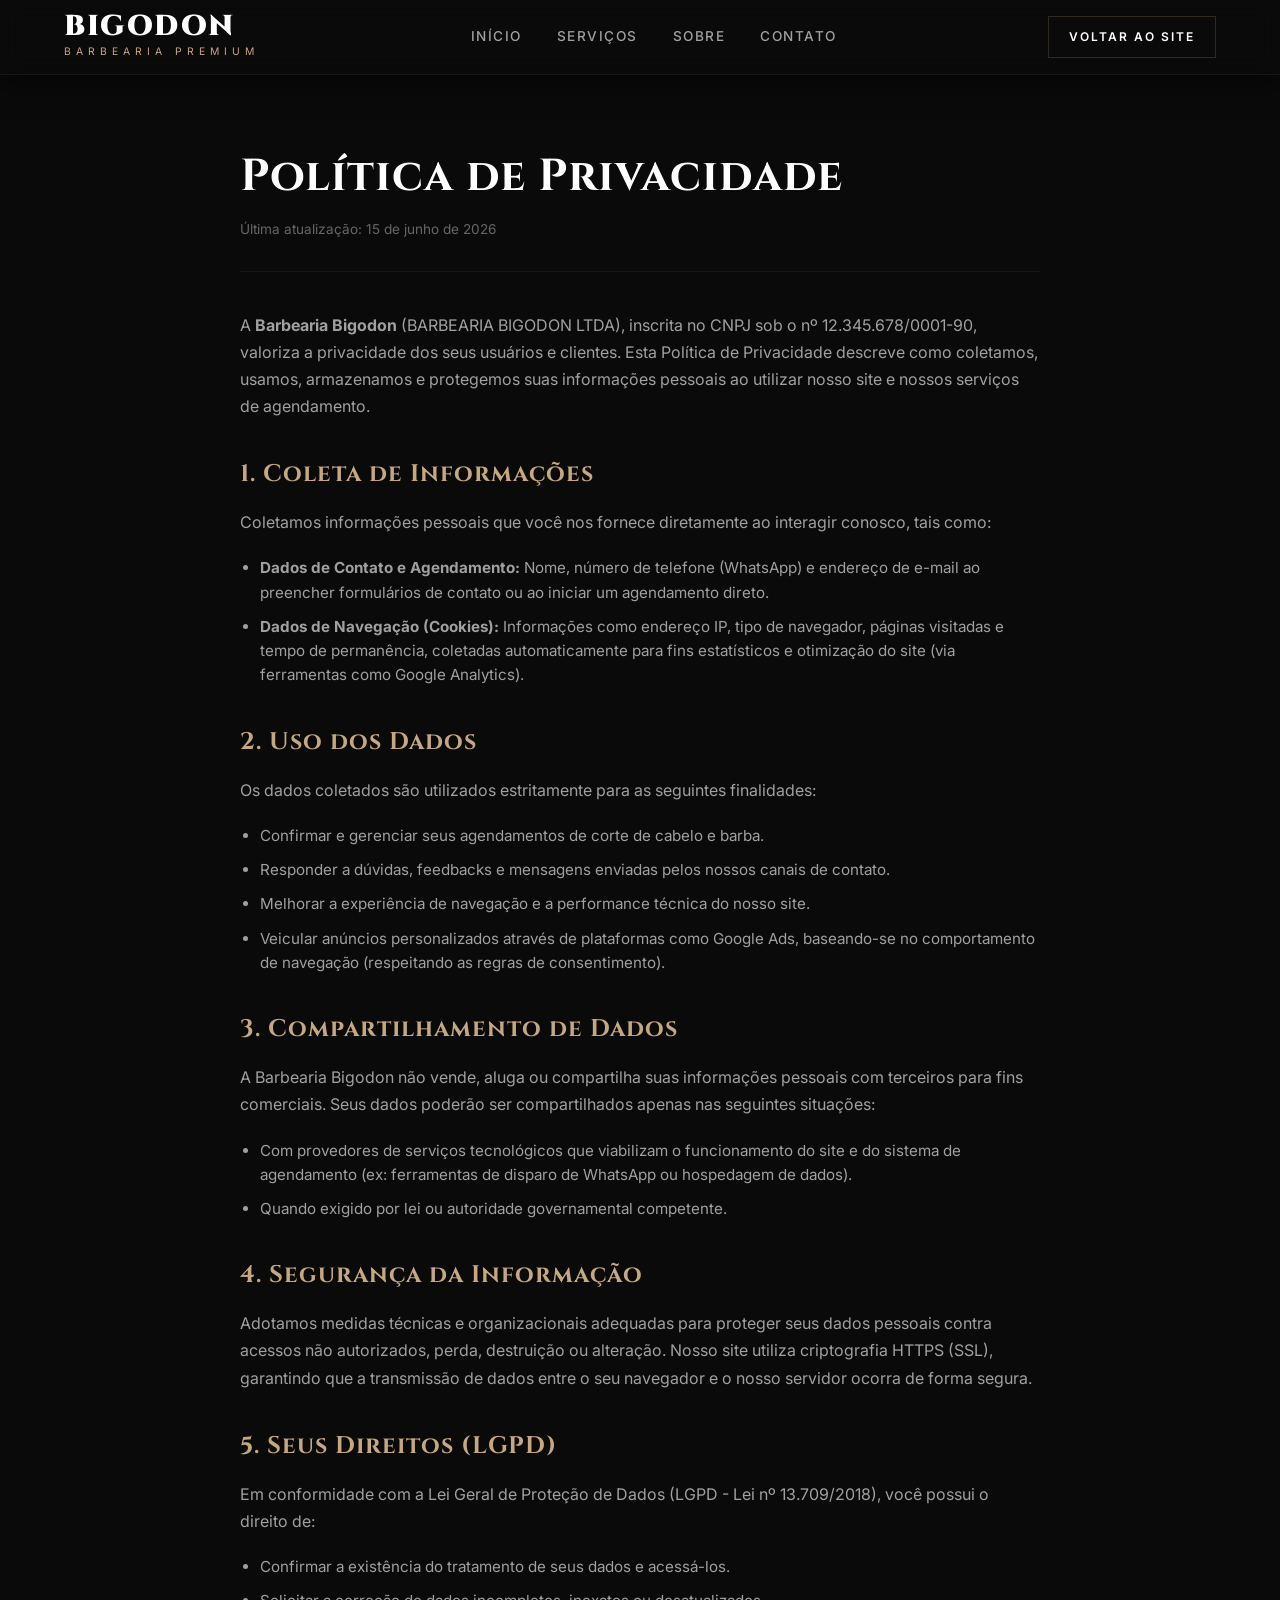
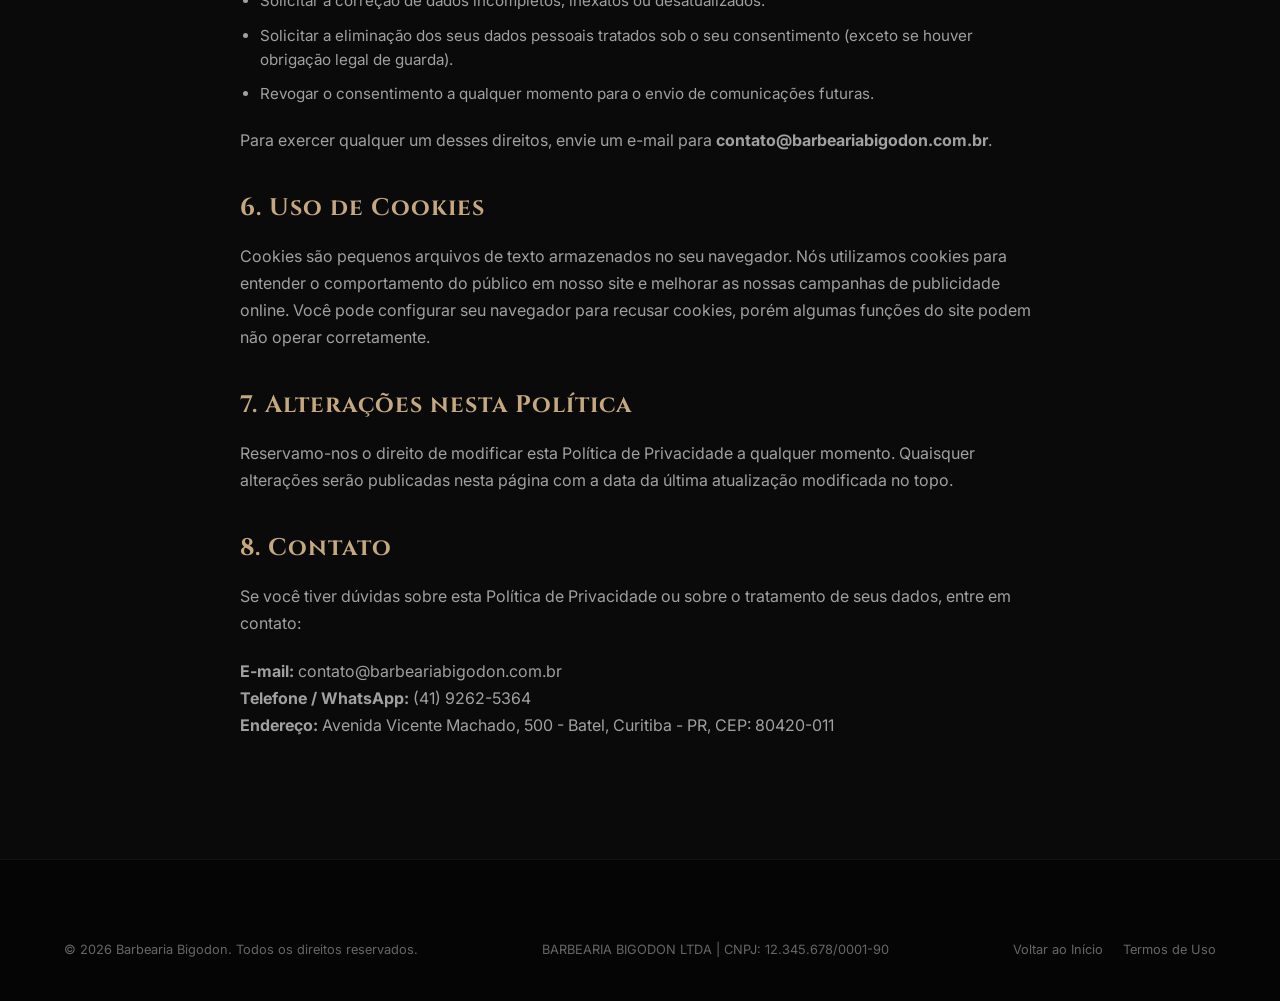
==== politica-de-privacidade.html @ 6b2bbf43 "Initial commit: website premium Barbearia Bigodon" ====
<!DOCTYPE html>
<html lang="pt-BR">
<head>
    <meta charset="UTF-8">
    <meta name="viewport" content="width=device-width, initial-scale=1.0">
    <title>Política de Privacidade | Barbearia Bigodon</title>
    <meta name="description" content="Política de Privacidade da Barbearia Bigodon. Saiba como coletamos, usamos e protegemos seus dados pessoais de acordo com a LGPD.">
    <meta name="robots" content="noindex, follow">
    
    <!-- Fonts & Icons -->
    <link rel="stylesheet" href="https://cdnjs.cloudflare.com/ajax/libs/font-awesome/6.4.0/css/all.min.css">
    
    <!-- Stylesheet -->
    <link rel="stylesheet" href="css/style.css">
    
    <!-- Favicon -->
    <link rel="icon" href="data:image/svg+xml,<svg xmlns=%22http://www.w3.org/2000/svg%22 viewBox=%220 0 100 100%22><text y=%22.9em%22 font-size=%2290%22>💈</text></svg>">
</head>
<body>

    <!-- Header (Simplified) -->
    <header class="header scrolled" id="header">
        <div class="container">
            <a href="index.html#inicio" class="logo">
                <span class="logo-main">BIGODON</span>
                <span class="logo-sub">Barbearia Premium</span>
            </a>
            
            <nav class="nav-menu" id="nav-menu">
                <a href="index.html#inicio" class="nav-link">Início</a>
                <a href="index.html#servicos" class="nav-link">Serviços</a>
                <a href="index.html#sobre" class="nav-link">Sobre</a>
                <a href="index.html#contato" class="nav-link">Contato</a>
            </nav>
            
            <div class="nav-cta">
                <a href="index.html#inicio" class="btn btn-outline" style="padding: 10px 20px; font-size: 0.75rem;">
                    Voltar ao Site
                </a>
            </div>
        </div>
    </header>

    <!-- Main Content -->
    <main class="legal-page">
        <div class="container">
            <article class="legal-content">
                <header class="legal-header">
                    <h1 class="legal-title">Política de Privacidade</h1>
                    <p class="legal-meta">Última atualização: 15 de junho de 2026</p>
                </header>
                
                <div class="legal-body">
                    <p>A <strong>Barbearia Bigodon</strong> (BARBEARIA BIGODON LTDA), inscrita no CNPJ sob o nº 12.345.678/0001-90, valoriza a privacidade dos seus usuários e clientes. Esta Política de Privacidade descreve como coletamos, usamos, armazenamos e protegemos suas informações pessoais ao utilizar nosso site e nossos serviços de agendamento.</p>
                    
                    <h2>1. Coleta de Informações</h2>
                    <p>Coletamos informações pessoais que você nos fornece diretamente ao interagir conosco, tais como:</p>
                    <ul>
                        <li><strong>Dados de Contato e Agendamento:</strong> Nome, número de telefone (WhatsApp) e endereço de e-mail ao preencher formulários de contato ou ao iniciar um agendamento direto.</li>
                        <li><strong>Dados de Navegação (Cookies):</strong> Informações como endereço IP, tipo de navegador, páginas visitadas e tempo de permanência, coletadas automaticamente para fins estatísticos e otimização do site (via ferramentas como Google Analytics).</li>
                    </ul>

                    <h2>2. Uso dos Dados</h2>
                    <p>Os dados coletados são utilizados estritamente para as seguintes finalidades:</p>
                    <ul>
                        <li>Confirmar e gerenciar seus agendamentos de corte de cabelo e barba.</li>
                        <li>Responder a dúvidas, feedbacks e mensagens enviadas pelos nossos canais de contato.</li>
                        <li>Melhorar a experiência de navegação e a performance técnica do nosso site.</li>
                        <li>Veicular anúncios personalizados através de plataformas como Google Ads, baseando-se no comportamento de navegação (respeitando as regras de consentimento).</li>
                    </ul>

                    <h2>3. Compartilhamento de Dados</h2>
                    <p>A Barbearia Bigodon não vende, aluga ou compartilha suas informações pessoais com terceiros para fins comerciais. Seus dados poderão ser compartilhados apenas nas seguintes situações:</p>
                    <ul>
                        <li>Com provedores de serviços tecnológicos que viabilizam o funcionamento do site e do sistema de agendamento (ex: ferramentas de disparo de WhatsApp ou hospedagem de dados).</li>
                        <li>Quando exigido por lei ou autoridade governamental competente.</li>
                    </ul>

                    <h2>4. Segurança da Informação</h2>
                    <p>Adotamos medidas técnicas e organizacionais adequadas para proteger seus dados pessoais contra acessos não autorizados, perda, destruição ou alteração. Nosso site utiliza criptografia HTTPS (SSL), garantindo que a transmissão de dados entre o seu navegador e o nosso servidor ocorra de forma segura.</p>

                    <h2>5. Seus Direitos (LGPD)</h2>
                    <p>Em conformidade com a Lei Geral de Proteção de Dados (LGPD - Lei nº 13.709/2018), você possui o direito de:</p>
                    <ul>
                        <li>Confirmar a existência do tratamento de seus dados e acessá-los.</li>
                        <li>Solicitar a correção de dados incompletos, inexatos ou desatualizados.</li>
                        <li>Solicitar a eliminação dos seus dados pessoais tratados sob o seu consentimento (exceto se houver obrigação legal de guarda).</li>
                        <li>Revogar o consentimento a qualquer momento para o envio de comunicações futuras.</li>
                    </ul>
                    <p>Para exercer qualquer um desses direitos, envie um e-mail para <strong>contato@barbeariabigodon.com.br</strong>.</p>

                    <h2>6. Uso de Cookies</h2>
                    <p>Cookies são pequenos arquivos de texto armazenados no seu navegador. Nós utilizamos cookies para entender o comportamento do público em nosso site e melhorar as nossas campanhas de publicidade online. Você pode configurar seu navegador para recusar cookies, porém algumas funções do site podem não operar corretamente.</p>

                    <h2>7. Alterações nesta Política</h2>
                    <p>Reservamo-nos o direito de modificar esta Política de Privacidade a qualquer momento. Quaisquer alterações serão publicadas nesta página com a data da última atualização modificada no topo.</p>

                    <h2>8. Contato</h2>
                    <p>Se você tiver dúvidas sobre esta Política de Privacidade ou sobre o tratamento de seus dados, entre em contato:</p>
                    <p>
                        <strong>E-mail:</strong> contato@barbeariabigodon.com.br<br>
                        <strong>Telefone / WhatsApp:</strong> (41) 9262-5364<br>
                        <strong>Endereço:</strong> Avenida Vicente Machado, 500 - Batel, Curitiba - PR, CEP: 80420-011
                    </p>
                </div>
            </article>
        </div>
    </main>

    <!-- Footer -->
    <footer class="footer">
        <div class="container">
            <div class="footer-bottom" style="border-top: none; padding-top: 0;">
                <span class="copyright">&copy; 2026 Barbearia Bigodon. Todos os direitos reservados.</span>
                <address class="cnpj-info">BARBEARIA BIGODON LTDA | CNPJ: 12.345.678/0001-90</address>
                <div class="footer-legal-links">
                    <a href="index.html" class="footer-legal-link">Voltar ao Início</a>
                    <a href="termos-de-uso.html" class="footer-legal-link">Termos de Uso</a>
                </div>
            </div>
        </div>
    </footer>

</body>
</html>
---- css/style.css ----
/* ==========================================================================
   DESIGN SYSTEM & CUSTOM PROPERTIES (Barbearia Bigodon)
   ========================================================================== */
@import url('https://fonts.googleapis.com/css2?family=Cinzel:wght@400;600;700;900&family=Inter:wght@300;400;500;600;700&display=swap');

:root {
    /* Color Palette */
    --bg-primary: #0a0a0a;
    --bg-secondary: #121212;
    --bg-card: #181818;
    --accent: #c5a880;
    --accent-rgb: 197, 168, 128;
    --accent-hover: #b0936b;
    --text-primary: #ffffff;
    --text-secondary: #a0a0a0;
    --text-muted: #666666;
    
    /* Borders & Outlines */
    --border-accent: rgba(197, 168, 128, 0.2);
    --border-light: rgba(255, 255, 255, 0.05);
    
    /* Fonts */
    --font-title: 'Cinzel', serif;
    --font-body: 'Inter', sans-serif;
    
    /* Transitions */
    --transition-fast: 0.2s cubic-bezier(0.4, 0, 0.2, 1);
    --transition-smooth: 0.4s cubic-bezier(0.4, 0, 0.2, 1);
    --transition-slow: 0.8s cubic-bezier(0.4, 0, 0.2, 1);

    /* Layout */
    --header-height: 90px;
    --container-width: 1200px;
}

/* ==========================================================================
   RESET & BASE STYLES
   ========================================================================== */
*, *::before, *::after {
    box-sizing: border-box;
    margin: 0;
    padding: 0;
}

html {
    scroll-behavior: smooth;
    font-size: 16px;
    background-color: var(--bg-primary);
    color: var(--text-primary);
    -webkit-font-smoothing: antialiased;
}

body {
    font-family: var(--font-body);
    font-weight: 400;
    line-height: 1.6;
    overflow-x: hidden;
}

/* Selection Color */
::selection {
    background-color: rgba(var(--accent-rgb), 0.3);
    color: var(--text-primary);
}

/* Scrollbar Customization */
::-webkit-scrollbar {
    width: 8px;
}
::-webkit-scrollbar-track {
    background: var(--bg-primary);
}
::-webkit-scrollbar-thumb {
    background: #222222;
    border-radius: 4px;
}
::-webkit-scrollbar-thumb:hover {
    background: var(--accent);
}

/* Common Typographic Elements */
h1, h2, h3, h4, h5, h6 {
    font-family: var(--font-title);
    font-weight: 700;
    letter-spacing: 1px;
    line-height: 1.2;
}

a {
    color: inherit;
    text-decoration: none;
    transition: var(--transition-fast);
}

img {
    max-width: 100%;
    height: auto;
    display: block;
}

ul, ol {
    list-style: none;
}

/* ==========================================================================
   UTILITY CLASSES & REUSABLE LAYOUTS
   ========================================================================== */
.container {
    width: 90%;
    max-width: var(--container-width);
    margin: 0 auto;
}

.section {
    padding: 120px 0;
    position: relative;
}

.section-bg-alt {
    background-color: var(--bg-secondary);
}

.text-center {
    text-align: center;
}

.accent-text {
    color: var(--accent);
}

.section-header {
    text-align: center;
    margin-bottom: 60px;
}

.section-subtitle {
    font-family: var(--font-body);
    text-transform: uppercase;
    font-size: 0.85rem;
    font-weight: 600;
    letter-spacing: 4px;
    color: var(--accent);
    margin-bottom: 10px;
    display: block;
}

.section-title {
    font-size: 2.5rem;
    position: relative;
    padding-bottom: 20px;
}

.section-title::after {
    content: '';
    position: absolute;
    bottom: 0;
    left: 50%;
    transform: translateX(-50%);
    width: 60px;
    height: 2px;
    background-color: var(--accent);
}

/* Buttons */
.btn {
    display: inline-flex;
    align-items: center;
    justify-content: center;
    padding: 15px 35px;
    font-family: var(--font-body);
    font-size: 0.85rem;
    font-weight: 600;
    letter-spacing: 2px;
    text-transform: uppercase;
    border: 1px solid transparent;
    cursor: pointer;
    transition: var(--transition-smooth);
    position: relative;
    overflow: hidden;
    z-index: 1;
}

.btn-primary {
    background-color: var(--accent);
    color: #000000;
}

.btn-primary::before {
    content: '';
    position: absolute;
    top: 0;
    left: -100%;
    width: 100%;
    height: 100%;
    background: linear-gradient(90deg, transparent, rgba(255, 255, 255, 0.2), transparent);
    transition: 0.5s;
    z-index: -1;
}

.btn-primary:hover::before {
    left: 100%;
}

.btn-primary:hover {
    background-color: var(--accent-hover);
    transform: translateY(-2px);
    box-shadow: 0 10px 20px rgba(0, 0, 0, 0.3);
}

.btn-outline {
    background-color: transparent;
    color: var(--text-primary);
    border-color: var(--border-accent);
}

.btn-outline:hover {
    background-color: var(--accent);
    color: #000000;
    border-color: var(--accent);
    transform: translateY(-2px);
}

/* ==========================================================================
   HEADER / NAVIGATION
   ========================================================================== */
.header {
    position: fixed;
    top: 0;
    left: 0;
    width: 100%;
    height: var(--header-height);
    z-index: 1000;
    transition: var(--transition-smooth);
    display: flex;
    align-items: center;
}

.header.scrolled {
    height: 75px;
    background-color: rgba(10, 10, 10, 0.9);
    backdrop-filter: blur(10px);
    border-bottom: 1px solid var(--border-light);
    box-shadow: 0 10px 30px rgba(0, 0, 0, 0.5);
}

.header .container {
    display: flex;
    justify-content: space-between;
    align-items: center;
}

.logo {
    display: flex;
    flex-direction: column;
}

.logo-main {
    font-family: var(--font-title);
    font-weight: 900;
    font-size: 1.8rem;
    line-height: 1;
    color: var(--text-primary);
    letter-spacing: 2px;
}

.logo-sub {
    font-family: var(--font-body);
    font-size: 0.65rem;
    letter-spacing: 5px;
    text-transform: uppercase;
    color: var(--accent);
    margin-top: 2px;
}

.nav-menu {
    display: flex;
    gap: 35px;
}

.nav-link {
    font-size: 0.85rem;
    font-weight: 500;
    letter-spacing: 1.5px;
    text-transform: uppercase;
    color: var(--text-secondary);
    position: relative;
    padding: 5px 0;
}

.nav-link:hover, .nav-link.active {
    color: var(--text-primary);
}

.nav-link::after {
    content: '';
    position: absolute;
    bottom: 0;
    left: 0;
    width: 0;
    height: 1px;
    background-color: var(--accent);
    transition: var(--transition-fast);
}

.nav-link:hover::after, .nav-link.active::after {
    width: 100%;
}

.nav-cta {
    display: flex;
    align-items: center;
}

/* Hamburger mobile menu button */
.hamburger {
    display: none;
    background: none;
    border: none;
    cursor: pointer;
    padding: 10px;
    z-index: 1001;
}

.hamburger-line {
    display: block;
    width: 25px;
    height: 2px;
    margin: 5px 0;
    background-color: var(--text-primary);
    transition: var(--transition-smooth);
}

/* ==========================================================================
   HERO SECTION
   ========================================================================== */
.hero {
    height: 100vh;
    min-height: 700px;
    background-image: linear-gradient(rgba(10, 10, 10, 0.75), rgba(10, 10, 10, 0.85)), url('../images/hero-bg.png');
    background-size: cover;
    background-position: center;
    background-attachment: fixed;
    display: flex;
    align-items: center;
    position: relative;
    overflow: hidden;
}

.hero-content {
    max-width: 680px;
    animation: fadeInUp 1s ease forwards;
}

.hero-pretitle {
    font-family: var(--font-body);
    font-size: 0.9rem;
    text-transform: uppercase;
    letter-spacing: 6px;
    color: var(--accent);
    margin-bottom: 20px;
    display: block;
}

.hero-title {
    font-size: 3.8rem;
    font-weight: 700;
    margin-bottom: 25px;
    line-height: 1.1;
}

.hero-description {
    font-size: 1.1rem;
    color: var(--text-secondary);
    margin-bottom: 40px;
    font-weight: 300;
}

.hero-btns {
    display: flex;
    gap: 20px;
}

/* ==========================================================================
   SERVICES & PRICES SECTION
   ========================================================================== */
.services-wrapper {
    display: grid;
    grid-template-columns: repeat(2, 1fr);
    gap: 60px;
    margin-top: 20px;
}

.services-column-title {
    font-family: var(--font-title);
    font-size: 1.6rem;
    color: var(--accent);
    border-bottom: 1px solid var(--border-accent);
    padding-bottom: 15px;
    margin-bottom: 30px;
    letter-spacing: 1px;
}

.services-list {
    display: flex;
    flex-direction: column;
    gap: 25px;
}

.service-item {
    display: flex;
    flex-direction: column;
    transition: var(--transition-fast);
}

.service-main {
    display: flex;
    justify-content: space-between;
    align-items: baseline;
    gap: 15px;
}

.service-name {
    font-family: var(--font-title);
    font-weight: 600;
    font-size: 1.15rem;
    color: var(--text-primary);
    transition: var(--transition-fast);
}

.service-item:hover .service-name {
    color: var(--accent);
}

.service-leader {
    flex-grow: 1;
    border-bottom: 1px dashed rgba(255, 255, 255, 0.15);
    height: 1px;
}

.service-price {
    font-family: var(--font-title);
    font-weight: 700;
    font-size: 1.2rem;
    color: var(--accent);
}

.service-description {
    font-size: 0.85rem;
    color: var(--text-secondary);
    margin-top: 5px;
    font-weight: 300;
}

/* ==========================================================================
   ABOUT / EXPERIENCE SECTION
   ========================================================================== */
.about-grid {
    display: grid;
    grid-template-columns: repeat(2, 1fr);
    gap: 80px;
    align-items: center;
}

.about-image-container {
    position: relative;
    padding: 15px;
}

.about-image {
    position: relative;
    z-index: 2;
    border: 1px solid var(--border-light);
    box-shadow: 0 20px 40px rgba(0, 0, 0, 0.6);
}

.about-image-frame {
    position: absolute;
    top: 0;
    left: 0;
    width: calc(100% - 30px);
    height: calc(100% - 30px);
    border: 2px solid var(--accent);
    z-index: 1;
    transform: translate(30px, 30px);
    pointer-events: none;
    transition: var(--transition-smooth);
}

.about-image-container:hover .about-image-frame {
    transform: translate(20px, 20px);
}

.about-text {
    display: flex;
    flex-direction: column;
}

.about-heading {
    font-size: 2.2rem;
    margin-bottom: 25px;
}

.about-para {
    color: var(--text-secondary);
    margin-bottom: 20px;
    font-weight: 300;
}

.about-features {
    display: grid;
    grid-template-columns: repeat(2, 1fr);
    gap: 30px;
    margin-top: 20px;
}

.feature-box {
    display: flex;
    flex-direction: column;
    gap: 10px;
}

.feature-icon {
    font-size: 1.5rem;
    color: var(--accent);
}

.feature-title {
    font-family: var(--font-title);
    font-size: 1.1rem;
    font-weight: 600;
}

.feature-desc {
    font-size: 0.85rem;
    color: var(--text-secondary);
    font-weight: 300;
}

/* ==========================================================================
   GALLERY SECTION
   ========================================================================== */
.gallery-grid {
    display: grid;
    grid-template-columns: repeat(3, 1fr);
    gap: 30px;
}

.gallery-item {
    position: relative;
    overflow: hidden;
    height: 380px;
    border: 1px solid var(--border-light);
}

.gallery-img {
    width: 100%;
    height: 100%;
    object-fit: cover;
    transition: var(--transition-slow);
}

.gallery-overlay {
    position: absolute;
    top: 0;
    left: 0;
    width: 100%;
    height: 100%;
    background: linear-gradient(transparent, rgba(10, 10, 10, 0.95));
    display: flex;
    flex-direction: column;
    justify-content: flex-end;
    padding: 30px;
    opacity: 0;
    transition: var(--transition-smooth);
}

.gallery-item:hover .gallery-img {
    transform: scale(1.08);
}

.gallery-item:hover .gallery-overlay {
    opacity: 1;
}

.gallery-title {
    font-size: 1.2rem;
    color: var(--text-primary);
    margin-bottom: 5px;
}

.gallery-category {
    font-size: 0.75rem;
    color: var(--accent);
    text-transform: uppercase;
    letter-spacing: 2px;
}

/* ==========================================================================
   TESTIMONIALS SECTION
   ========================================================================== */
.testimonials-grid {
    display: grid;
    grid-template-columns: repeat(3, 1fr);
    gap: 40px;
}

.testimonial-card {
    background-color: var(--bg-card);
    border: 1px solid var(--border-light);
    padding: 40px;
    display: flex;
    flex-direction: column;
    gap: 25px;
    transition: var(--transition-smooth);
}

.testimonial-card:hover {
    transform: translateY(-5px);
    border-color: var(--border-accent);
}

.stars {
    display: flex;
    gap: 5px;
    color: var(--accent);
    font-size: 0.9rem;
}

.testimonial-quote {
    color: var(--text-secondary);
    font-style: italic;
    font-size: 0.95rem;
    line-height: 1.7;
    flex-grow: 1;
}

.testimonial-author {
    display: flex;
    align-items: center;
    gap: 15px;
}

.author-avatar {
    width: 50px;
    height: 50px;
    border-radius: 50%;
    background-color: #333333;
    display: flex;
    align-items: center;
    justify-content: center;
    font-family: var(--font-title);
    font-weight: 700;
    color: var(--accent);
    border: 1px solid var(--border-accent);
}

.author-details {
    display: flex;
    flex-direction: column;
}

.author-name {
    font-family: var(--font-title);
    font-size: 0.95rem;
    font-weight: 600;
}

.author-role {
    font-size: 0.75rem;
    color: var(--text-muted);
}

/* ==========================================================================
   CONTACT & DETAILS SECTION
   ========================================================================== */
.contact-grid {
    display: grid;
    grid-template-columns: repeat(3, 1fr);
    gap: 40px;
}

.contact-card {
    background-color: var(--bg-card);
    border: 1px solid var(--border-light);
    padding: 50px 40px;
    text-align: center;
    display: flex;
    flex-direction: column;
    align-items: center;
    gap: 20px;
    transition: var(--transition-smooth);
}

.contact-card:hover {
    border-color: var(--border-accent);
}

.contact-icon {
    width: 60px;
    height: 60px;
    border-radius: 50%;
    background-color: rgba(var(--accent-rgb), 0.05);
    border: 1px solid var(--border-accent);
    display: flex;
    align-items: center;
    justify-content: center;
    font-size: 1.5rem;
    color: var(--accent);
}

.contact-title {
    font-size: 1.3rem;
    font-weight: 600;
}

.contact-card p {
    color: var(--text-secondary);
    font-size: 0.9rem;
    line-height: 1.6;
}

.hours-list {
    width: 100%;
    display: flex;
    flex-direction: column;
    gap: 10px;
}

.hours-row {
    display: flex;
    justify-content: space-between;
    font-size: 0.9rem;
    color: var(--text-secondary);
}

.hours-row.highlight {
    color: var(--accent);
    font-weight: 600;
}

.map-container {
    margin-top: 50px;
    height: 400px;
    border: 1px solid var(--border-light);
    overflow: hidden;
}

.map-container iframe {
    width: 100%;
    height: 100%;
    border: none;
    filter: grayscale(1) invert(0.9) contrast(1.2);
}

/* ==========================================================================
   LEGAL PAGES STYLES (Privacy Policy / Terms of Service)
   ========================================================================== */
.legal-page {
    padding-top: calc(var(--header-height) + 60px);
    padding-bottom: 100px;
}

.legal-content {
    max-width: 800px;
    margin: 0 auto;
}

.legal-header {
    border-bottom: 1px solid var(--border-light);
    padding-bottom: 30px;
    margin-bottom: 40px;
}

.legal-title {
    font-size: 2.8rem;
    margin-bottom: 15px;
}

.legal-meta {
    font-size: 0.85rem;
    color: var(--text-muted);
}

.legal-body h2 {
    font-size: 1.5rem;
    margin: 40px 0 20px 0;
    color: var(--accent);
}

.legal-body p {
    color: var(--text-secondary);
    margin-bottom: 20px;
    font-size: 1rem;
    line-height: 1.7;
}

.legal-body ul {
    list-style: disc;
    padding-left: 20px;
    color: var(--text-secondary);
    margin-bottom: 20px;
}

.legal-body li {
    margin-bottom: 10px;
    font-size: 0.95rem;
}

/* ==========================================================================
   FOOTER
   ========================================================================== */
.footer {
    background-color: #050505;
    border-top: 1px solid var(--border-light);
    padding: 80px 0 40px 0;
}

.footer-grid {
    display: grid;
    grid-template-columns: 2fr 1fr 1fr;
    gap: 60px;
    margin-bottom: 60px;
}

.footer-brand {
    display: flex;
    flex-direction: column;
    gap: 20px;
}

.footer-desc {
    color: var(--text-secondary);
    font-size: 0.9rem;
    max-width: 350px;
    font-weight: 300;
}

.social-links {
    display: flex;
    gap: 15px;
}

.social-link {
    width: 40px;
    height: 40px;
    border-radius: 50%;
    border: 1px solid var(--border-light);
    display: flex;
    align-items: center;
    justify-content: center;
    font-size: 1.1rem;
    color: var(--text-secondary);
    transition: var(--transition-fast);
}

.social-link:hover {
    color: #000000;
    background-color: var(--accent);
    border-color: var(--accent);
    transform: translateY(-3px);
}

.footer-column-title {
    font-family: var(--font-title);
    font-size: 1.1rem;
    font-weight: 600;
    color: var(--text-primary);
    margin-bottom: 25px;
    text-transform: uppercase;
    letter-spacing: 1px;
}

.footer-links {
    display: flex;
    flex-direction: column;
    gap: 15px;
}

.footer-link {
    font-size: 0.9rem;
    color: var(--text-secondary);
}

.footer-link:hover {
    color: var(--accent);
    padding-left: 5px;
}

.footer-bottom {
    border-top: 1px solid var(--border-light);
    padding-top: 30px;
    display: flex;
    justify-content: space-between;
    align-items: center;
    flex-wrap: wrap;
    gap: 20px;
}

.copyright {
    font-size: 0.8rem;
    color: var(--text-muted);
}

.cnpj-info {
    font-size: 0.8rem;
    color: var(--text-muted);
    font-style: normal;
}

.footer-legal-links {
    display: flex;
    gap: 20px;
}

.footer-legal-link {
    font-size: 0.8rem;
    color: var(--text-muted);
}

.footer-legal-link:hover {
    color: var(--accent);
}

/* ==========================================================================
   SCROLL & FADE-IN ANIMATIONS
   ========================================================================== */
.fade-in {
    opacity: 0;
    transform: translateY(30px);
    transition: opacity 0.8s ease, transform 0.8s ease;
}

.fade-in.appear {
    opacity: 1;
    transform: translateY(0);
}

@keyframes fadeInUp {
    from {
        opacity: 0;
        transform: translateY(40px);
    }
    to {
        opacity: 1;
        transform: translateY(0);
    }
}

/* ==========================================================================
   RESPONSIVE LAYOUTS (Media Queries)
   ========================================================================== */

/* Tablet Large & Desktop Small */
@media (max-width: 1024px) {
    .hero-title {
        font-size: 3.2rem;
    }
    
    .services-wrapper {
        gap: 40px;
    }
    
    .about-grid {
        gap: 40px;
    }
    
    .gallery-grid {
        grid-template-columns: repeat(2, 1fr);
    }
    
    .testimonials-grid {
        grid-template-columns: repeat(2, 1fr);
        gap: 30px;
    }
    
    .contact-grid {
        grid-template-columns: repeat(2, 1fr);
    }
    
    .contact-card:nth-child(3) {
        grid-column: span 2;
    }
}

/* Tablets (Portrait) */
@media (max-width: 768px) {
    :root {
        --header-height: 70px;
    }
    
    .section {
        padding: 80px 0;
    }
    
    .section-title {
        font-size: 2rem;
    }
    
    /* Hamburger Menu Activation */
    .hamburger {
        display: block;
    }
    
    .nav-menu {
        position: fixed;
        top: 0;
        right: -100%;
        width: 75%;
        height: 100vh;
        background-color: var(--bg-secondary);
        border-left: 1px solid var(--border-light);
        flex-direction: column;
        justify-content: center;
        align-items: center;
        gap: 40px;
        transition: var(--transition-smooth);
        z-index: 999;
    }
    
    .nav-menu.open {
        right: 0;
    }
    
    .nav-cta {
        display: none; /* In mobile, CTA can go inside menu or Hero only */
    }
    
    /* Active state for Hamburger toggled */
    .hamburger.open .hamburger-line:nth-child(1) {
        transform: translateY(7px) rotate(45deg);
    }
    .hamburger.open .hamburger-line:nth-child(2) {
        opacity: 0;
    }
    .hamburger.open .hamburger-line:nth-child(3) {
        transform: translateY(-7px) rotate(-45deg);
    }
    
    .hero-title {
        font-size: 2.6rem;
    }
    
    .hero-description {
        font-size: 1rem;
    }
    
    .services-wrapper {
        grid-template-columns: 1fr;
    }
    
    .about-grid {
        grid-template-columns: 1fr;
        gap: 50px;
    }
    
    .about-image-container {
        order: 2;
        max-width: 500px;
        margin: 0 auto;
    }
    
    .about-text {
        order: 1;
        text-align: center;
    }
    
    .about-features {
        text-align: left;
    }
    
    .gallery-grid {
        grid-template-columns: 1fr;
        max-width: 400px;
        margin: 0 auto;
    }
    
    .gallery-item {
        height: 300px;
    }
    
    .testimonials-grid {
        grid-template-columns: 1fr;
        max-width: 500px;
        margin: 0 auto;
    }
    
    .contact-grid {
        grid-template-columns: 1fr;
        max-width: 500px;
        margin: 0 auto;
    }
    
    .contact-card:nth-child(3) {
        grid-column: span 1;
    }
    
    .footer-grid {
        grid-template-columns: 1fr;
        gap: 40px;
        text-align: center;
    }
    
    .footer-brand {
        align-items: center;
    }
    
    .footer-desc {
        margin: 0 auto;
    }
    
    .social-links {
        justify-content: center;
    }
    
    .footer-bottom {
        flex-direction: column;
        text-align: center;
    }
}

/* Phones (Portrait) */
@media (max-width: 480px) {
    .hero-title {
        font-size: 2.2rem;
    }
    
    .hero-btns {
        flex-direction: column;
        width: 100%;
    }
    
    .btn {
        width: 100%;
    }
    
    .about-features {
        grid-template-columns: 1fr;
    }
    
    .testimonial-card {
        padding: 30px 20px;
    }
    
    .contact-card {
        padding: 40px 20px;
    }
}

/* ==========================================================================
   TRUST CREDENTIALS BAR (E-E-A-T 2.0)
   ========================================================================== */
.trust-bar {
    background-color: var(--bg-secondary);
    border-top: 1px solid var(--border-light);
    border-bottom: 1px solid var(--border-light);
    padding: 25px 0;
    position: relative;
    z-index: 10;
}

.trust-bar-wrapper {
    display: flex;
    justify-content: space-around;
    align-items: center;
    flex-wrap: wrap;
    gap: 30px;
}

.trust-item {
    display: flex;
    align-items: center;
    gap: 15px;
}

.trust-item i {
    font-size: 1.6rem;
}

.trust-item i.gold-star {
    color: var(--accent);
    filter: drop-shadow(0 0 5px rgba(var(--accent-rgb), 0.3));
}

.trust-item i.accent-icon {
    color: var(--accent);
}

.trust-text {
    display: flex;
    flex-direction: column;
}

.trust-text strong {
    font-family: var(--font-title);
    font-size: 0.95rem;
    font-weight: 700;
    letter-spacing: 0.5px;
    color: var(--text-primary);
}

.trust-text span {
    font-size: 0.75rem;
    color: var(--text-secondary);
    text-transform: uppercase;
    letter-spacing: 1px;
}

/* ==========================================================================
   TEAM SECTION (E-E-A-T 2.0)
   ========================================================================== */
.team-grid {
    display: grid;
    grid-template-columns: repeat(2, 1fr);
    gap: 40px;
    margin-top: 20px;
    max-width: 800px;
    margin-left: auto;
    margin-right: auto;
}

.team-card {
    background-color: var(--bg-card);
    border: 1px solid var(--border-light);
    padding: 50px 40px;
    text-align: center;
    display: flex;
    flex-direction: column;
    align-items: center;
    gap: 25px;
    transition: var(--transition-smooth);
    position: relative;
    overflow: hidden;
}

.team-card:hover {
    border-color: var(--border-accent);
    transform: translateY(-5px);
    box-shadow: 0 15px 30px rgba(0, 0, 0, 0.4);
}

.team-avatar {
    width: 90px;
    height: 90px;
    border-radius: 50%;
    background-color: rgba(var(--accent-rgb), 0.03);
    border: 1px solid var(--border-accent);
    display: flex;
    align-items: center;
    justify-content: center;
    font-size: 2.2rem;
    color: var(--accent);
    transition: var(--transition-smooth);
}

.team-card:hover .team-avatar {
    background-color: var(--accent);
    color: #000000;
    transform: scale(1.05);
}

.team-info {
    display: flex;
    flex-direction: column;
    align-items: center;
    gap: 12px;
}

.team-role {
    font-size: 0.75rem;
    text-transform: uppercase;
    letter-spacing: 2px;
    color: var(--accent);
    font-weight: 600;
}

.team-name {
    font-family: var(--font-title);
    font-size: 1.3rem;
    font-weight: 700;
    color: var(--text-primary);
}

.team-desc {
    font-size: 0.85rem;
    color: var(--text-secondary);
    line-height: 1.6;
    font-weight: 300;
}

.team-badge {
    display: inline-flex;
    align-items: center;
    gap: 6px;
    padding: 6px 15px;
    background-color: rgba(var(--accent-rgb), 0.1);
    border: 1px solid var(--border-accent);
    border-radius: 20px;
    font-size: 0.7rem;
    font-weight: 600;
    color: var(--accent);
    text-transform: uppercase;
    letter-spacing: 1px;
    margin-top: 10px;
}

@media (max-width: 992px) {
    .team-grid {
        grid-template-columns: repeat(2, 1fr);
        gap: 30px;
    }
}

@media (max-width: 768px) {
    .trust-bar-wrapper {
        flex-direction: column;
        align-items: flex-start;
        padding-left: 20px;
        gap: 20px;
    }

    .team-grid {
        grid-template-columns: 1fr;
        max-width: 450px;
        margin: 0 auto;
    }
}
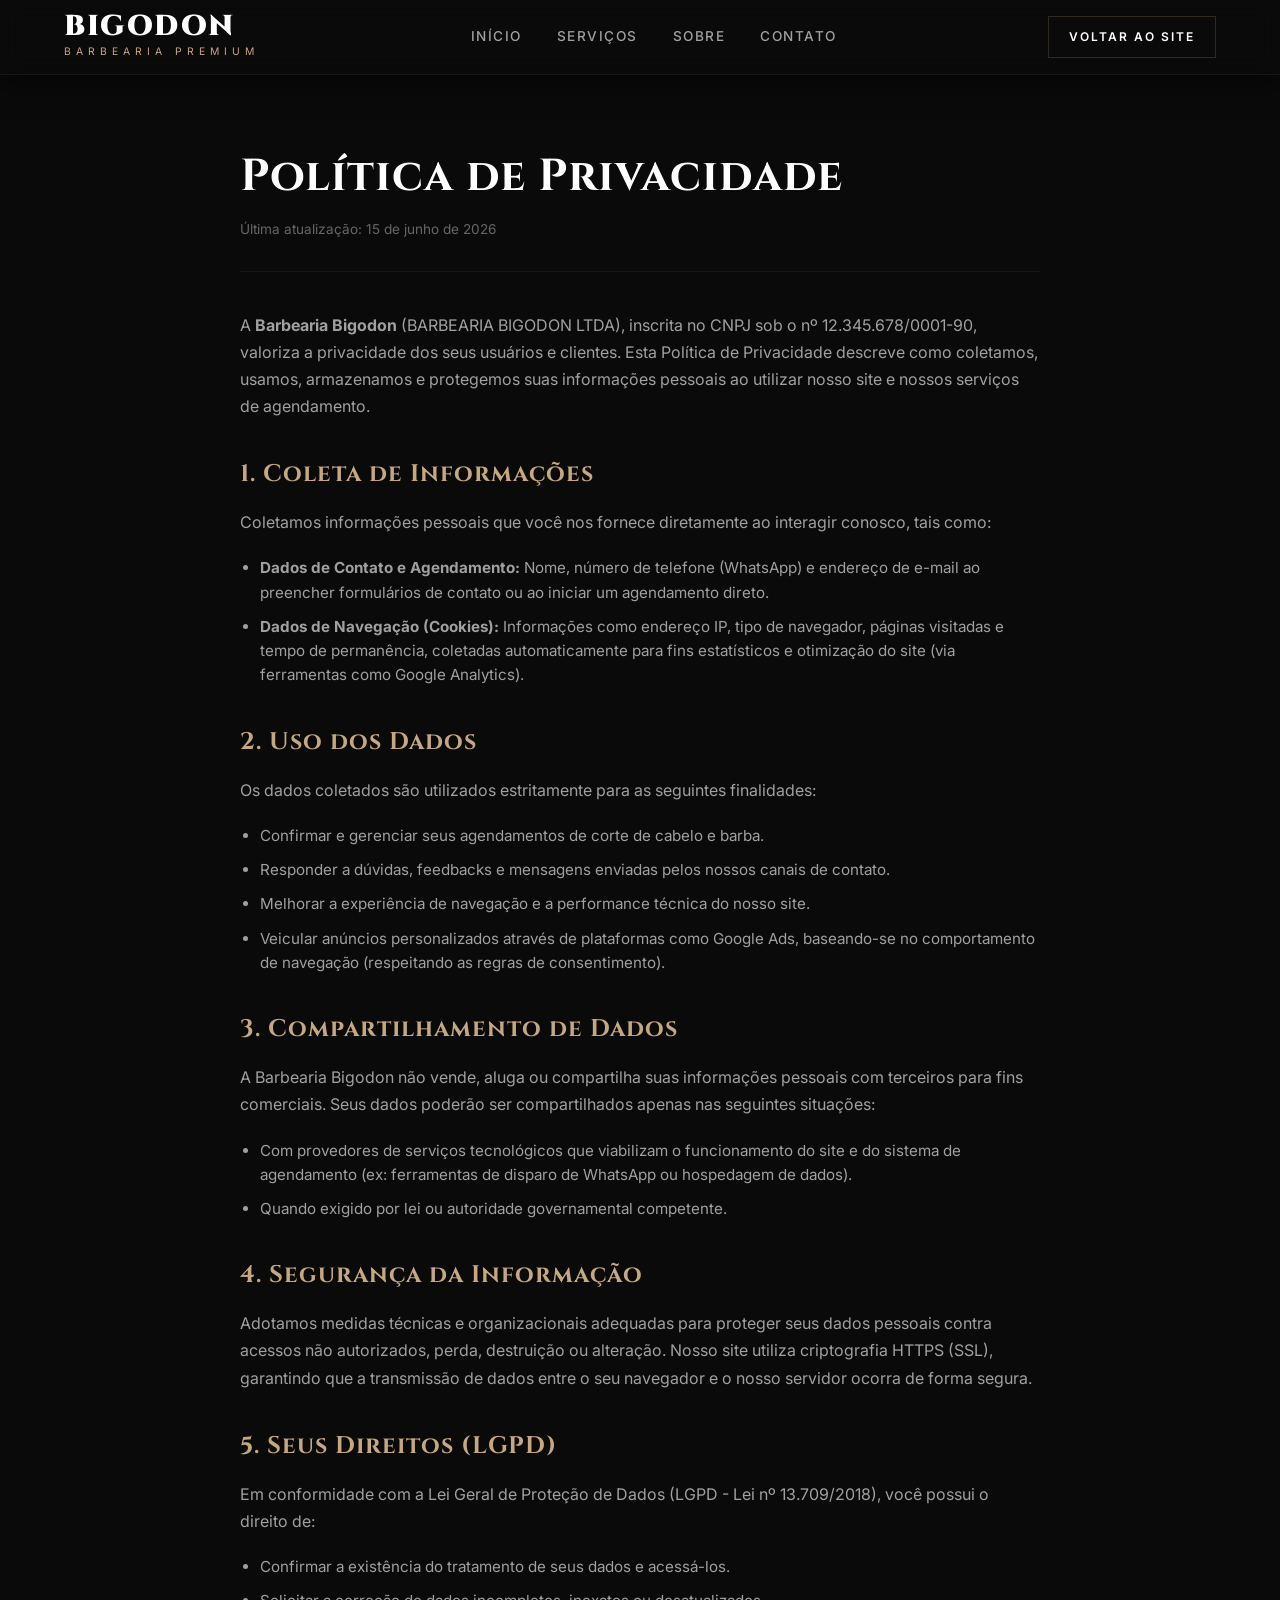
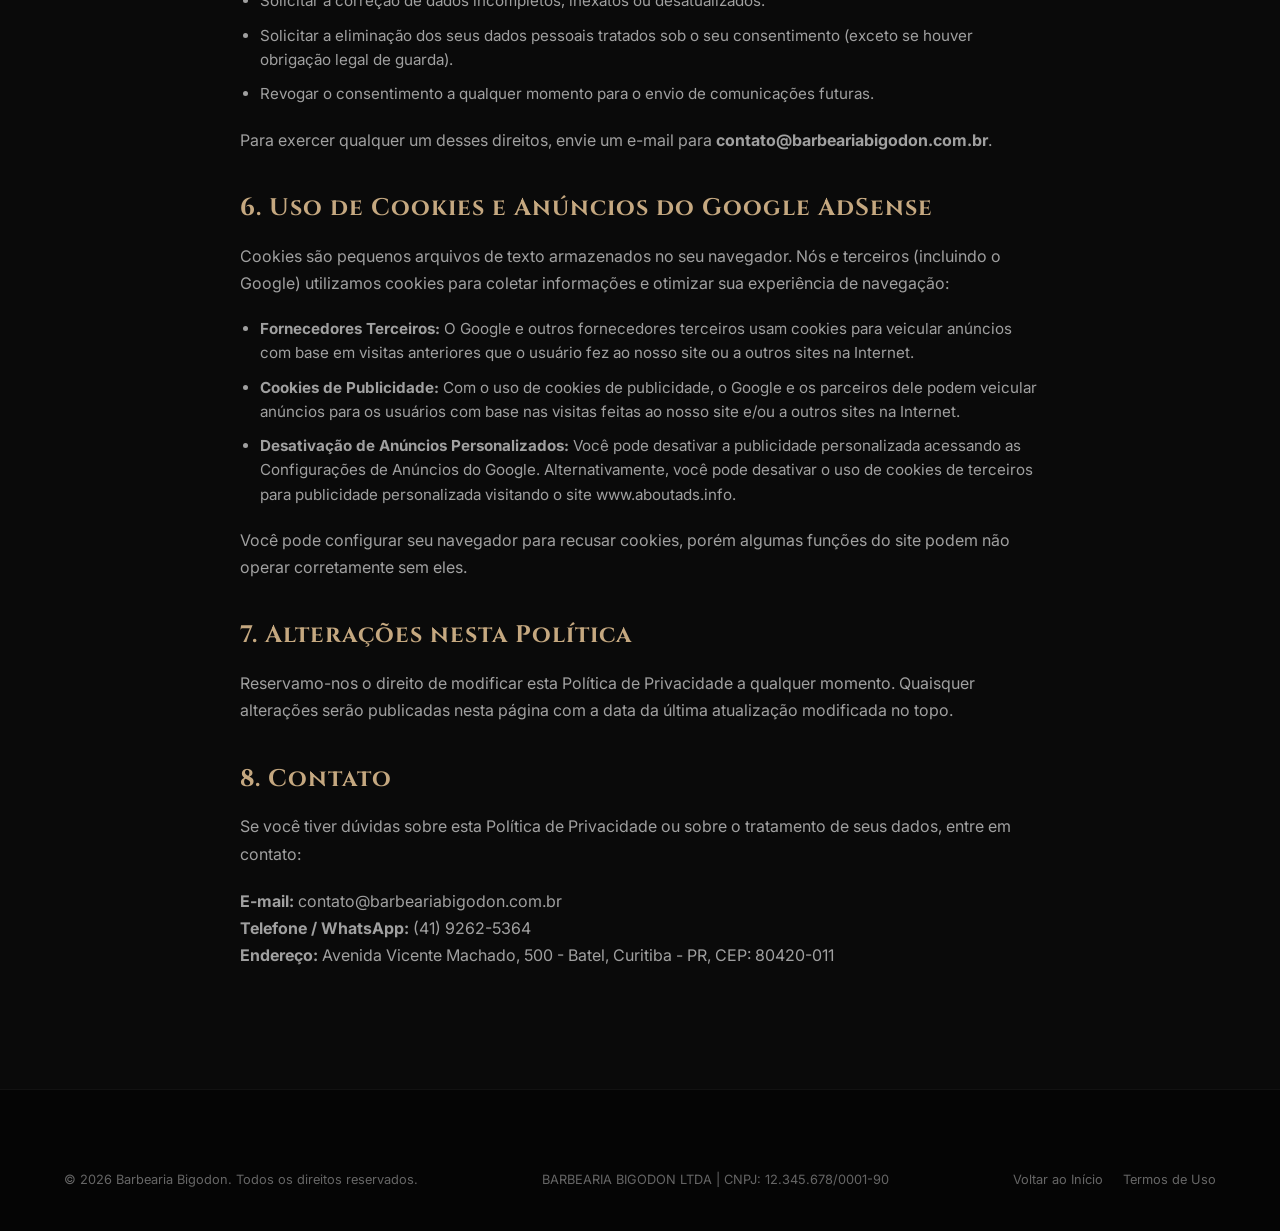
==== commit 410a75b0: "Compliance: Update Privacy Policy cookie disclosures and implement LGPD Cookie Consent Banner" ====
--- a/politica-de-privacidade.html
+++ b/politica-de-privacidade.html
@@ -3,6 +3,7 @@
 <head>
     <meta charset="UTF-8">
     <meta name="viewport" content="width=device-width, initial-scale=1.0">
+    
     <title>Política de Privacidade | Barbearia Bigodon</title>
     <meta name="description" content="Política de Privacidade da Barbearia Bigodon. Saiba como coletamos, usamos e protegemos seus dados pessoais de acordo com a LGPD.">
     <meta name="robots" content="noindex, follow">
@@ -89,8 +90,14 @@
                     </ul>
                     <p>Para exercer qualquer um desses direitos, envie um e-mail para <strong>contato@barbeariabigodon.com.br</strong>.</p>
 
-                    <h2>6. Uso de Cookies</h2>
-                    <p>Cookies são pequenos arquivos de texto armazenados no seu navegador. Nós utilizamos cookies para entender o comportamento do público em nosso site e melhorar as nossas campanhas de publicidade online. Você pode configurar seu navegador para recusar cookies, porém algumas funções do site podem não operar corretamente.</p>
+                    <h2>6. Uso de Cookies e Anúncios do Google AdSense</h2>
+                    <p>Cookies são pequenos arquivos de texto armazenados no seu navegador. Nós e terceiros (incluindo o Google) utilizamos cookies para coletar informações e otimizar sua experiência de navegação:</p>
+                    <ul>
+                        <li><strong>Fornecedores Terceiros:</strong> O Google e outros fornecedores terceiros usam cookies para veicular anúncios com base em visitas anteriores que o usuário fez ao nosso site ou a outros sites na Internet.</li>
+                        <li><strong>Cookies de Publicidade:</strong> Com o uso de cookies de publicidade, o Google e os parceiros dele podem veicular anúncios para os usuários com base nas visitas feitas ao nosso site e/ou a outros sites na Internet.</li>
+                        <li><strong>Desativação de Anúncios Personalizados:</strong> Você pode desativar a publicidade personalizada acessando as <a href="https://www.google.com/settings/ads" target="_blank" rel="noopener">Configurações de Anúncios do Google</a>. Alternativamente, você pode desativar o uso de cookies de terceiros para publicidade personalizada visitando o site <a href="https://www.aboutads.info" target="_blank" rel="noopener">www.aboutads.info</a>.</li>
+                    </ul>
+                    <p>Você pode configurar seu navegador para recusar cookies, porém algumas funções do site podem não operar corretamente sem eles.</p>
 
                     <h2>7. Alterações nesta Política</h2>
                     <p>Reservamo-nos o direito de modificar esta Política de Privacidade a qualquer momento. Quaisquer alterações serão publicadas nesta página com a data da última atualização modificada no topo.</p>
--- a/css/style.css
+++ b/css/style.css
@@ -1325,3 +1325,92 @@
     }
 }
 
+/* ==========================================================================
+   COOKIE CONSENT BANNER (LGPD / AdSense Compliance)
+   ========================================================================== */
+.cookie-consent {
+    position: fixed;
+    bottom: 30px;
+    left: 50%;
+    transform: translateX(-50%) translateY(0);
+    width: 90%;
+    max-width: 800px;
+    background-color: rgba(18, 18, 18, 0.92);
+    backdrop-filter: blur(15px);
+    border: 1px solid var(--border-accent);
+    padding: 25px 30px;
+    z-index: 9999;
+    box-shadow: 0 10px 40px rgba(0, 0, 0, 0.8);
+    transition: opacity 0.5s ease, transform 0.5s ease, visibility 0.5s ease;
+    display: block;
+    opacity: 1;
+    visibility: visible;
+}
+
+.cookie-consent.hide {
+    opacity: 0;
+    visibility: hidden;
+    transform: translateX(-50%) translateY(30px);
+}
+
+.cookie-container {
+    display: flex;
+    justify-content: space-between;
+    align-items: center;
+    gap: 30px;
+}
+
+.cookie-text {
+    font-size: 0.85rem;
+    color: var(--text-secondary);
+    line-height: 1.6;
+    font-weight: 300;
+}
+
+.cookie-text a {
+    color: var(--accent);
+    font-weight: 500;
+    text-decoration: underline;
+}
+
+.cookie-text a:hover {
+    color: var(--text-primary);
+}
+
+.cookie-btns {
+    display: flex;
+    gap: 15px;
+    flex-shrink: 0;
+}
+
+.cookie-btn-decline {
+    border-color: rgba(255, 255, 255, 0.1) !important;
+}
+
+.cookie-btn-decline:hover {
+    background-color: rgba(255, 255, 255, 0.05) !important;
+    color: var(--text-primary) !important;
+}
+
+@media (max-width: 768px) {
+    .cookie-consent {
+        bottom: 20px;
+        padding: 20px;
+    }
+    
+    .cookie-container {
+        flex-direction: column;
+        align-items: stretch;
+        gap: 20px;
+    }
+    
+    .cookie-text {
+        text-align: center;
+    }
+    
+    .cookie-btns {
+        justify-content: center;
+    }
+}
+
+
